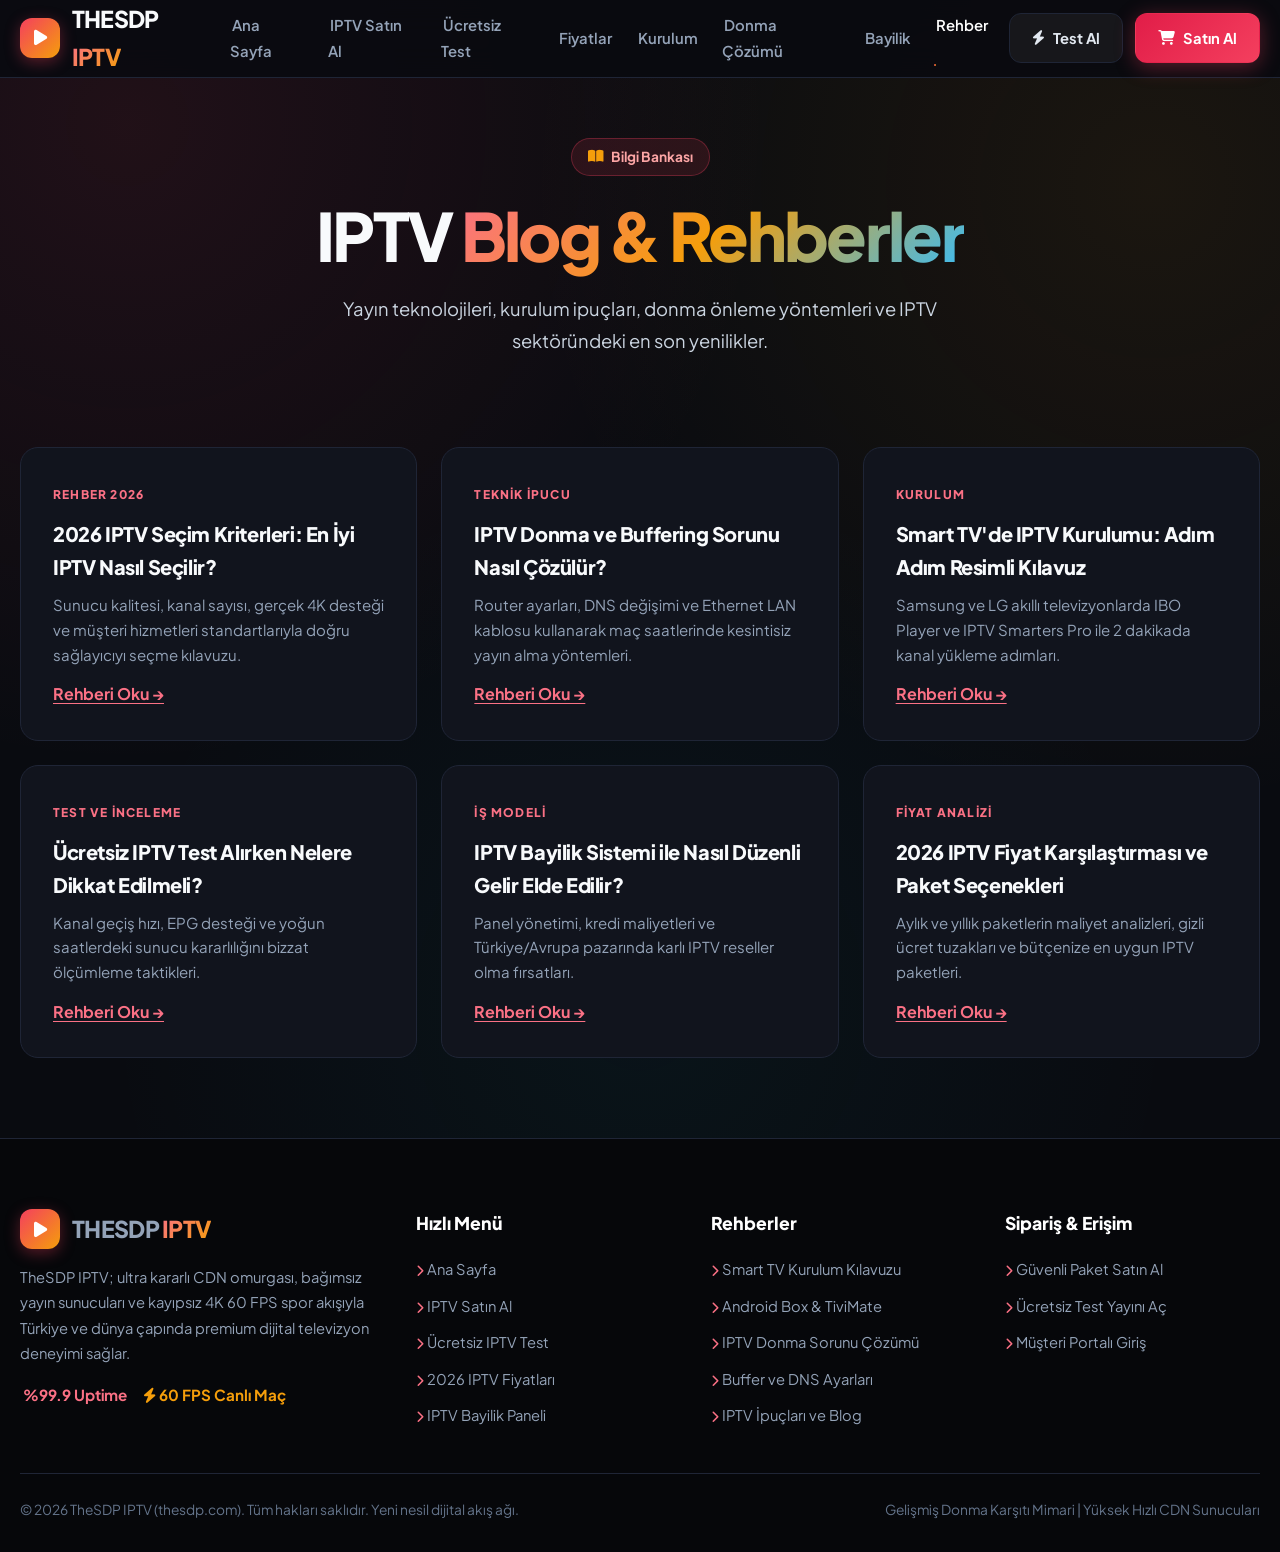
==== blog.html @ 7be8bbdf "Update blog.html" ====
<!DOCTYPE html>
<html lang="tr">
<head>
  <meta charset="UTF-8">
  <meta name="viewport" content="width=device-width, initial-scale=1.0">
  <title>IPTV Rehberi & Blog | 2026 İpuçları | TheSDP IPTV</title>
  <meta name="description" content="IPTV dünyasından en güncel rehberler, donma çözümleri, Smart TV kurulum ipuçları ve 2026 IPTV satın alma önerileri TheSDP IPTV Blog'da.">
  <meta name="keywords" content="iptv blog, thesdp blog, iptv rehberi, 2026 iptv, iptv maç izleme">
  <meta name="robots" content="index, follow, max-image-preview:large, max-snippet:-1">
  <link rel="canonical" href="https://thesdp.com/blog">
  <meta property="og:title" content="IPTV Rehberi & Blog | 2026 İpuçları | TheSDP IPTV">
  <meta property="og:description" content="IPTV dünyasından en güncel rehberler ve ipuçları.">
  <link rel="preconnect" href="https://fonts.googleapis.com">
  <link rel="preconnect" href="https://fonts.gstatic.com" crossorigin>
  <link href="https://fonts.googleapis.com/css2?family=Plus+Jakarta+Sans:wght@400;500;600;700;800;900&display=swap" rel="stylesheet">
  <link rel="stylesheet" href="https://cdnjs.cloudflare.com/ajax/libs/font-awesome/6.5.2/css/all.min.css">
  <link rel="stylesheet" href="/style.css">
<link rel="canonical" href="https://thesdp.com/taraftarium.com/">
<link rel="alternate" hreflang="tr" href="https://iptvkampanya.com/blog.com/" />
<link rel="alternate" hreflang="az" href="https://iptvkampanya.com/blog.com/" />
<link rel="alternate" hreflang="pt" href="https://iptvkampanya.com/blog.com/" />
<link rel="alternate" hreflang="ru" href="https://iptvkampanya.com/blog.com/" />
<link rel="alternate" hreflang="uk" href="https://iptvkampanya.com/blog.com/" />
<link rel="alternate" hreflang="kk" href="https://iptvkampanya.com/blog.com/" />
<link rel="alternate" hreflang="ar" href="https://iptvkampanya.com/blog.com/" />
<link rel="alternate" hreflang="en" href="https://iptvkampanya.com/blog.com/" />
<link rel="alternate" hreflang="es" href="https://iptvkampanya.com/blog.com/" />
<link rel="alternate" hreflang="pl" href="https://iptvkampanya.com/blog.com/" />
<!-- Google tag (gtag.js) -->
<script async src="https://www.googletagmanager.com/gtag/js?id=G-MCZ16BH4PV"></script>
<script>
  window.dataLayer = window.dataLayer || [];
  function gtag(){dataLayer.push(arguments);}
  gtag('js', new Date());

  gtag('config', 'G-MCZ16BH4PV');
</script>
</script>
</head>
<body>
  <header class="site-header">
    <div class="container nav-wrap">
      <a href="/" class="logo" aria-label="TheSDP IPTV Ana Sayfa">
        <div class="logo-badge"><i class="fas fa-play"></i></div>
        <div>THESDP <span>IPTV</span></div>
      </a>
      <ul class="nav-links">
        <li><a href="/" class="">Ana Sayfa</a></li>
        <li><a href="/iptv-satin-al" class="">IPTV Satın Al</a></li>
        <li><a href="/iptv-test" class="">Ücretsiz Test</a></li>
        <li><a href="/iptv-fiyatlari" class="">Fiyatlar</a></li>
        <li><a href="/iptv-kurulumu" class="">Kurulum</a></li>
        <li><a href="/iptv-donma-cozumu" class="">Donma Çözümü</a></li>
        <li><a href="/iptv-bayilik" class="">Bayilik</a></li>
        <li><a href="/blog" class="active">Rehber</a></li>
      </ul>
      <div class="header-actions">
        <a href="/iptv-test" class="btn btn-secondary"><i class="fas fa-bolt"></i> Test Al</a>
        <a href="https://kaliteplayer12.com/iptv-satin-al" class="btn btn-primary"><i class="fas fa-shopping-cart"></i> Satın Al</a>
        <button class="mobile-toggle" id="mobileToggle" aria-label="Menüyü Aç"><i class="fas fa-bars"></i></button>
      </div>
    </div>
  </header>

  <div class="drawer-overlay" id="drawerOverlay"></div>
  <div class="mobile-drawer" id="mobileDrawer">
    <div class="drawer-header">
      <div class="logo">
        <div class="logo-badge"><i class="fas fa-play"></i></div>
        <div>THESDP <span>IPTV</span></div>
      </div>
      <button class="drawer-close" id="drawerClose" aria-label="Menüyü Kapat"><i class="fas fa-times"></i></button>
    </div>
    <ul class="drawer-links">
      <li><a href="/"><i class="fas fa-home"></i> Ana Sayfa</a></li>
      <li><a href="/iptv-satin-al"><i class="fas fa-tv"></i> IPTV Satın Al</a></li>
      <li><a href="/iptv-test"><i class="fas fa-bolt"></i> Ücretsiz Test Yayını</a></li>
      <li><a href="/iptv-fiyatlari"><i class="fas fa-tags"></i> 2026 Paket Fiyatları</a></li>
      <li><a href="/iptv-kurulumu"><i class="fas fa-tools"></i> Cihaz Kurulum Rehberi</a></li>
      <li><a href="/iptv-donma-cozumu"><i class="fas fa-shield-alt"></i> Donma ve Buffer Çözümü</a></li>
      <li><a href="/iptv-bayilik"><i class="fas fa-handshake"></i> Bayilik & Reseller Panel</a></li>
      <li><a href="/blog"><i class="fas fa-book-open"></i> Bilgi Bankası / Blog</a></li>
    </ul>
    <div style="margin-top:30px; display:flex; flex-direction:column; gap:10px;">
      <a href="/iptv-test" class="btn btn-secondary" style="width:100%"><i class="fas fa-bolt"></i> Ücretsiz Test Al</a>
      <a href="https://kaliteplayer12.com/iptv-satin-al" class="btn btn-primary" style="width:100%"><i class="fas fa-shopping-cart"></i> Hemen Satın Al</a>
    </div>
  </div>

  <section class="hero-section" style="padding:60px 0 40px;">
    <div class="container text-center" style="text-align:center;">
      <span class="hero-badge"><i class="fas fa-book-open"></i> Bilgi Bankası</span>
      <h1 class="hero-title">IPTV <span class="gradient-text">Blog & Rehberler</span></h1>
      <p class="hero-lead" style="margin:0 auto 30px;">
        Yayın teknolojileri, kurulum ipuçları, donma önleme yöntemleri ve IPTV sektöründeki en son yenilikler.
      </p>
    </div>
  </section>

  <section style="padding:20px 0 80px;">
    <div class="container">
      <div class="grid-3">
        <div class="feature-card">
          <span class="card-tag">Rehber 2026</span>
          <h3>2026 IPTV Seçim Kriterleri: En İyi IPTV Nasıl Seçilir?</h3>
          <p>Sunucu kalitesi, kanal sayısı, gerçek 4K desteği ve müşteri hizmetleri standartlarıyla doğru sağlayıcıyı seçme kılavuzu.</p>
          <a href="/iptv-satin-al" class="intext-link" style="display:inline-block; margin-top:14px;">Rehberi Oku →</a>
        </div>

        <div class="feature-card">
          <span class="card-tag">Teknik İpucu</span>
          <h3>IPTV Donma ve Buffering Sorunu Nasıl Çözülür?</h3>
          <p>Router ayarları, DNS değişimi ve Ethernet LAN kablosu kullanarak maç saatlerinde kesintisiz yayın alma yöntemleri.</p>
          <a href="/iptv-donma-cozumu" class="intext-link" style="display:inline-block; margin-top:14px;">Rehberi Oku →</a>
        </div>

        <div class="feature-card">
          <span class="card-tag">Kurulum</span>
          <h3>Smart TV'de IPTV Kurulumu: Adım Adım Resimli Kılavuz</h3>
          <p>Samsung ve LG akıllı televizyonlarda IBO Player ve IPTV Smarters Pro ile 2 dakikada kanal yükleme adımları.</p>
          <a href="/iptv-kurulumu" class="intext-link" style="display:inline-block; margin-top:14px;">Rehberi Oku →</a>
        </div>

        <div class="feature-card">
          <span class="card-tag">Test ve İnceleme</span>
          <h3>Ücretsiz IPTV Test Alırken Nelere Dikkat Edilmeli?</h3>
          <p>Kanal geçiş hızı, EPG desteği ve yoğun saatlerdeki sunucu kararlılığını bizzat ölçümleme taktikleri.</p>
          <a href="/iptv-test" class="intext-link" style="display:inline-block; margin-top:14px;">Rehberi Oku →</a>
        </div>

        <div class="feature-card">
          <span class="card-tag">İş Modeli</span>
          <h3>IPTV Bayilik Sistemi ile Nasıl Düzenli Gelir Elde Edilir?</h3>
          <p>Panel yönetimi, kredi maliyetleri ve Türkiye/Avrupa pazarında karlı IPTV reseller olma fırsatları.</p>
          <a href="/iptv-bayilik" class="intext-link" style="display:inline-block; margin-top:14px;">Rehberi Oku →</a>
        </div>

        <div class="feature-card">
          <span class="card-tag">Fiyat Analizi</span>
          <h3>2026 IPTV Fiyat Karşılaştırması ve Paket Seçenekleri</h3>
          <p>Aylık ve yıllık paketlerin maliyet analizleri, gizli ücret tuzakları ve bütçenize en uygun IPTV paketleri.</p>
          <a href="/iptv-fiyatlari" class="intext-link" style="display:inline-block; margin-top:14px;">Rehberi Oku →</a>
        </div>
      </div>
    </div>
  </section>

  <footer class="site-footer">
    <div class="container footer-grid">
      <div class="footer-col">
        <div class="logo" style="margin-bottom:16px;">
          <div class="logo-badge"><i class="fas fa-play"></i></div>
          <div>THESDP <span>IPTV</span></div>
        </div>
        <p style="font-size:0.92rem; color:var(--text-muted); line-height:1.7; margin-bottom:16px;">
          TheSDP IPTV; ultra kararlı CDN omurgası, bağımsız yayın sunucuları ve kayıpsız 4K 60 FPS spor akışıyla Türkiye ve dünya çapında premium dijital televizyon deneyimi sağlar.
        </p>
        <div style="display:flex; gap:16px; font-size:0.95rem; font-weight:700;">
          <span style="color:#fb7185"><i class="fas fa-shield-check"></i> %99.9 Uptime</span>
          <span style="color:#f59e0b"><i class="fas fa-bolt"></i> 60 FPS Canlı Maç</span>
        </div>
      </div>
      <div class="footer-col">
        <h4>Hızlı Menü</h4>
        <ul>
          <li><a href="/"><i class="fas fa-chevron-right" style="font-size:0.75rem; color:#fb7185"></i> Ana Sayfa</a></li>
          <li><a href="/iptv-satin-al"><i class="fas fa-chevron-right" style="font-size:0.75rem; color:#fb7185"></i> IPTV Satın Al</a></li>
          <li><a href="/iptv-test"><i class="fas fa-chevron-right" style="font-size:0.75rem; color:#fb7185"></i> Ücretsiz IPTV Test</a></li>
          <li><a href="/iptv-fiyatlari"><i class="fas fa-chevron-right" style="font-size:0.75rem; color:#fb7185"></i> 2026 IPTV Fiyatları</a></li>
          <li><a href="/iptv-bayilik"><i class="fas fa-chevron-right" style="font-size:0.75rem; color:#fb7185"></i> IPTV Bayilik Paneli</a></li>
        </ul>
      </div>
      <div class="footer-col">
        <h4>Rehberler</h4>
        <ul>
          <li><a href="/iptv-kurulumu"><i class="fas fa-chevron-right" style="font-size:0.75rem; color:#fb7185"></i> Smart TV Kurulum Kılavuzu</a></li>
          <li><a href="/iptv-kurulumu#android"><i class="fas fa-chevron-right" style="font-size:0.75rem; color:#fb7185"></i> Android Box & TiviMate</a></li>
          <li><a href="/iptv-donma-cozumu"><i class="fas fa-chevron-right" style="font-size:0.75rem; color:#fb7185"></i> IPTV Donma Sorunu Çözümü</a></li>
          <li><a href="/iptv-donma-cozumu#buffer"><i class="fas fa-chevron-right" style="font-size:0.75rem; color:#fb7185"></i> Buffer ve DNS Ayarları</a></li>
          <li><a href="/blog"><i class="fas fa-chevron-right" style="font-size:0.75rem; color:#fb7185"></i> IPTV İpuçları ve Blog</a></li>
        </ul>
      </div>
      <div class="footer-col">
        <h4>Sipariş & Erişim</h4>
        <ul>
          <li><a href="https://kaliteplayer12.com/iptv-satin-al"><i class="fas fa-chevron-right" style="font-size:0.75rem; color:#fb7185"></i> Güvenli Paket Satın Al</a></li>
          <li><a href="https://kaliteplayer12.com/iptv-test"><i class="fas fa-chevron-right" style="font-size:0.75rem; color:#fb7185"></i> Ücretsiz Test Yayını Aç</a></li>
          <li><a href="https://kaliteplayer12.com/"><i class="fas fa-chevron-right" style="font-size:0.75rem; color:#fb7185"></i> Müşteri Portalı Giriş</a></li>
        </ul>
      </div>
    </div>
    <div class="container footer-bottom">
      <div>© 2026 TheSDP IPTV (thesdp.com). Tüm hakları saklıdır. Yeni nesil dijital akış ağı.</div>
      <div>Gelişmiş Donma Karşıtı Mimari | Yüksek Hızlı CDN Sunucuları</div>
    </div>
  </footer>
  <script src="/main.js"></script>
</body>
</html>
---- style.css ----
/* TheSDP IPTV - Cyber Crimson & Obsidian Theme */
:root {
  --bg: #090b10;
  --surface: #11141d;
  --surface-hover: #171b26;
  --surface-border: #1f2536;
  --primary: #f43f5e;
  --primary-glow: rgba(244, 63, 94, 0.35);
  --accent: #f59e0b;
  --accent-glow: rgba(245, 158, 11, 0.35);
  --cyan: #06b6d4;
  --emerald: #10b981;
  --text: #f8fafc;
  --text-muted: #94a3b8;
  --text-dim: #64748b;
  --max-w: 1240px;
  --radius: 18px;
  --transition: all 0.25s cubic-bezier(0.4, 0, 0.2, 1);
}

* { box-sizing: border-box; margin: 0; padding: 0; }
html {
  scroll-behavior: smooth;
  font-family: 'Plus Jakarta Sans', system-ui, sans-serif;
  background-color: var(--bg);
  color: var(--text);
  line-height: 1.65;
}
body {
  background: 
    radial-gradient(circle at 10% 8%, rgba(244, 63, 94, 0.10), transparent 35%),
    radial-gradient(circle at 90% 12%, rgba(245, 158, 11, 0.08), transparent 35%),
    radial-gradient(circle at 50% 65%, rgba(6, 182, 212, 0.05), transparent 45%),
    var(--bg);
  min-height: 100vh;
  overflow-x: hidden;
}
a { color: inherit; text-decoration: none; transition: var(--transition); }
img { max-width: 100%; height: auto; }
.container { width: min(var(--max-w), calc(100% - 40px)); margin: 0 auto; }

header.site-header {
  position: sticky; top: 0; z-index: 1000;
  background: rgba(9, 11, 16, 0.90);
  backdrop-filter: blur(16px);
  -webkit-backdrop-filter: blur(16px);
  border-bottom: 1px solid var(--surface-border);
}
.nav-wrap {
  display: flex; align-items: center; justify-content: space-between;
  min-height: 76px; gap: 20px;
}
.logo {
  display: flex; align-items: center; gap: 12px;
  font-size: 1.45rem; font-weight: 900; letter-spacing: -0.03em;
}
.logo-badge {
  width: 40px; height: 40px; border-radius: 12px;
  background: linear-gradient(135deg, var(--primary), var(--accent));
  display: flex; align-items: center; justify-content: center;
  color: #fff; font-size: 1.1rem; box-shadow: 0 4px 15px var(--primary-glow);
}
.logo span {
  background: linear-gradient(135deg, #fb7185, #f59e0b);
  -webkit-background-clip: text; -webkit-text-fill-color: transparent;
}
.nav-links { display: flex; align-items: center; gap: 22px; list-style: none; }
.nav-links a {
  font-size: 0.93rem; font-weight: 600; color: var(--text-muted);
  position: relative; padding: 6px 2px;
}
.nav-links a:hover, .nav-links a.active { color: #fff; }
.nav-links a.active::after {
  content: ''; position: absolute; bottom: 0; left: 0; width: 100%; height: 2px;
  background: linear-gradient(90deg, var(--primary), var(--accent));
  border-radius: 2px;
}
.header-actions { display: flex; align-items: center; gap: 12px; }

.btn {
  display: inline-flex; align-items: center; justify-content: center;
  gap: 8px; padding: 12px 22px; border-radius: 12px;
  font-weight: 700; font-size: 0.92rem; cursor: pointer;
  border: 1px solid transparent; transition: var(--transition);
  text-align: center; white-space: nowrap;
}
.btn-primary {
  background: linear-gradient(135deg, #e11d48, #f43f5e);
  color: #fff; box-shadow: 0 4px 20px var(--primary-glow);
}
.btn-primary:hover {
  transform: translateY(-2px); box-shadow: 0 8px 25px var(--primary-glow);
  filter: brightness(1.1);
}
.btn-amber {
  background: linear-gradient(135deg, #d97706, #f59e0b);
  color: #fff; box-shadow: 0 4px 18px var(--accent-glow);
}
.btn-amber:hover {
  transform: translateY(-2px); box-shadow: 0 8px 22px var(--accent-glow);
  filter: brightness(1.1);
}
.btn-secondary {
  background: rgba(255, 255, 255, 0.05); color: #e2e8f0;
  border: 1px solid var(--surface-border);
}
.btn-secondary:hover {
  background: rgba(255, 255, 255, 0.1);
  border-color: rgba(255, 255, 255, 0.2); transform: translateY(-2px);
}
.btn-outline-primary {
  background: transparent; color: #fb7185;
  border: 1px solid rgba(251, 113, 133, 0.4);
}
.btn-outline-primary:hover {
  background: rgba(244, 63, 94, 0.12); border-color: #f43f5e;
}
.btn-lg { padding: 15px 32px; font-size: 1.05rem; border-radius: 14px; }

.mobile-toggle {
  display: none; background: transparent; border: none;
  color: #fff; font-size: 1.5rem; cursor: pointer; padding: 6px;
}

.hero-section { padding: 85px 0 65px; position: relative; }
.hero-grid { display: grid; grid-template-columns: 1.15fr 0.85fr; gap: 50px; align-items: center; }
.hero-badge {
  display: inline-flex; align-items: center; gap: 8px;
  background: rgba(244, 63, 94, 0.12);
  border: 1px solid rgba(244, 63, 94, 0.3);
  color: #fca5a5; padding: 7px 16px; border-radius: 999px;
  font-size: 0.86rem; font-weight: 700; margin-bottom: 22px;
}
.hero-badge i { color: var(--accent); }

h1.hero-title {
  font-size: clamp(2.4rem, 5.2vw, 4.2rem); font-weight: 900;
  line-height: 1.12; letter-spacing: -0.04em; margin-bottom: 20px;
}
h1.hero-title .gradient-text {
  background: linear-gradient(135deg, #fb7185 0%, #f59e0b 50%, #38bdf8 100%);
  -webkit-background-clip: text; -webkit-text-fill-color: transparent;
}
p.hero-lead {
  font-size: 1.15rem; color: #cbd5e1; line-height: 1.75;
  margin-bottom: 30px; max-width: 650px;
}
.hero-buttons { display: flex; gap: 16px; flex-wrap: wrap; margin-bottom: 35px; }
.hero-stats {
  display: grid; grid-template-columns: repeat(4, 1fr); gap: 15px;
  padding-top: 25px; border-top: 1px solid var(--surface-border);
}
.stat-item h3 { font-size: 1.7rem; font-weight: 900; color: #fff; letter-spacing: -0.02em; }
.stat-item p {
  font-size: 0.82rem; color: var(--text-muted); font-weight: 600;
  text-transform: uppercase; letter-spacing: 0.05em;
}

.hero-card {
  background: linear-gradient(165deg, rgba(24, 28, 42, 0.85), rgba(15, 18, 28, 0.95));
  border: 1px solid var(--surface-border); border-radius: 28px;
  padding: 34px; box-shadow: 0 20px 50px rgba(0, 0, 0, 0.45);
  position: relative; overflow: hidden;
}
.hero-card::before {
  content: ''; position: absolute; top: 0; left: 0; right: 0; height: 2px;
  background: linear-gradient(90deg, var(--primary), var(--accent), var(--cyan));
}
.card-tag {
  display: inline-block; font-size: 0.75rem; font-weight: 800;
  text-transform: uppercase; letter-spacing: 0.1em; color: #fb7185; margin-bottom: 12px;
}
.hero-card h2 { font-size: 1.65rem; font-weight: 800; margin-bottom: 14px; letter-spacing: -0.02em; }
.hero-card p { color: var(--text-muted); font-size: 0.95rem; margin-bottom: 22px; }

.check-list { list-style: none; display: flex; flex-direction: column; gap: 12px; margin-bottom: 24px; }
.check-list li {
  display: flex; align-items: center; gap: 10px;
  font-size: 0.92rem; font-weight: 600; color: #e2e8f0;
}
.check-list li i { color: var(--emerald); font-size: 1rem; }

section { padding: 80px 0; position: relative; }
.section-head { max-width: 780px; margin: 0 auto 50px; text-align: center; }
.eyebrow {
  display: inline-block; font-size: 0.8rem; font-weight: 800;
  text-transform: uppercase; letter-spacing: 0.12em; color: #fb7185; margin-bottom: 10px;
}
h2.section-title {
  font-size: clamp(2rem, 3.8vw, 3rem); font-weight: 900;
  line-height: 1.2; letter-spacing: -0.035em; margin-bottom: 14px;
}
p.section-desc { font-size: 1.05rem; color: var(--text-muted); }

.grid-3 { display: grid; grid-template-columns: repeat(3, 1fr); gap: 24px; }
.grid-4 { display: grid; grid-template-columns: repeat(4, 1fr); gap: 20px; }
.grid-2 { display: grid; grid-template-columns: repeat(2, 1fr); gap: 30px; }

.feature-card {
  background: var(--surface); border: 1px solid var(--surface-border);
  border-radius: var(--radius); padding: 32px; transition: var(--transition);
}
.feature-card:hover {
  background: var(--surface-hover); border-color: rgba(244, 63, 94, 0.35);
  transform: translateY(-4px);
}
.feature-icon {
  width: 54px; height: 54px; border-radius: 14px; display: flex;
  align-items: center; justify-content: center; font-size: 1.4rem; margin-bottom: 20px;
}
.feature-icon.crimson { background: rgba(244, 63, 94, 0.15); color: #f43f5e; }
.feature-icon.amber { background: rgba(245, 158, 11, 0.15); color: #f59e0b; }
.feature-icon.cyan { background: rgba(6, 182, 212, 0.15); color: #06b6d4; }
.feature-icon.emerald { background: rgba(16, 185, 129, 0.15); color: #10b981; }

.feature-card h3 { font-size: 1.25rem; font-weight: 800; margin-bottom: 10px; letter-spacing: -0.02em; }
.feature-card p { color: var(--text-muted); font-size: 0.94rem; line-height: 1.65; }

.intext-link {
  color: #fb7185; font-weight: 700; text-decoration: underline;
  text-underline-offset: 3px; transition: var(--transition);
}
.intext-link:hover { color: #fda4af; text-decoration-color: #f43f5e; }

.pricing-grid {
  display: grid; grid-template-columns: repeat(3, 1fr);
  gap: 26px; align-items: stretch;
}
.price-card {
  background: var(--surface); border: 1px solid var(--surface-border);
  border-radius: 24px; padding: 36px 30px; display: flex;
  flex-direction: column; position: relative; transition: var(--transition);
}
.price-card:hover {
  border-color: rgba(244, 63, 94, 0.4); transform: translateY(-5px);
}
.price-card.featured {
  background: linear-gradient(165deg, rgba(35, 20, 30, 0.95), rgba(18, 14, 22, 0.98));
  border: 2px solid var(--primary);
  box-shadow: 0 15px 45px rgba(244, 63, 94, 0.25); transform: scale(1.03);
}
.price-card.featured:hover { transform: scale(1.03) translateY(-4px); }

.price-badge {
  position: absolute; top: -14px; left: 50%; transform: translateX(-50%);
  background: linear-gradient(90deg, #e11d48, #f59e0b); color: #fff;
  font-size: 0.75rem; font-weight: 900; text-transform: uppercase;
  letter-spacing: 0.1em; padding: 5px 16px; border-radius: 999px;
  box-shadow: 0 4px 12px var(--primary-glow);
}
.price-header h3 { font-size: 1.35rem; font-weight: 800; margin-bottom: 6px; }
.price-header p { color: var(--text-muted); font-size: 0.88rem; }
.price-amount { margin: 24px 0 18px; display: flex; align-items: baseline; gap: 6px; }
.price-amount .currency { font-size: 1.5rem; font-weight: 800; color: #fb7185; }
.price-amount .num { font-size: 3rem; font-weight: 900; letter-spacing: -0.04em; color: #fff; line-height: 1; }
.price-amount .period { font-size: 0.9rem; color: var(--text-dim); }

.price-features {
  list-style: none; display: flex; flex-direction: column;
  gap: 12px; margin-bottom: 28px; flex-grow: 1;
}
.price-features li {
  display: flex; align-items: center; gap: 10px; font-size: 0.92rem; color: #cbd5e1;
}
.price-features li i { color: var(--emerald); font-size: 0.95rem; }

.device-card {
  background: var(--surface); border: 1px solid var(--surface-border);
  border-radius: var(--radius); padding: 26px; transition: var(--transition);
}
.device-card:hover {
  border-color: rgba(244, 63, 94, 0.35); transform: translateY(-3px);
}
.device-card .num {
  font-size: 0.78rem; font-weight: 900; color: #fb7185;
  margin-bottom: 10px; letter-spacing: 0.08em;
}
.device-card h3 { font-size: 1.15rem; font-weight: 800; margin-bottom: 10px; }
.device-card p { font-size: 0.9rem; color: var(--text-muted); line-height: 1.6; }

.faq-wrap { max-width: 860px; margin: 0 auto; display: flex; flex-direction: column; gap: 14px; }
.faq-item {
  background: var(--surface); border: 1px solid var(--surface-border);
  border-radius: 14px; overflow: hidden; transition: var(--transition);
}
.faq-item:hover { border-color: rgba(255, 255, 255, 0.18); }
.faq-question {
  padding: 20px 24px; font-weight: 800; font-size: 1.05rem; cursor: pointer;
  display: flex; justify-content: space-between; align-items: center; user-select: none;
}
.faq-question i { font-size: 0.9rem; color: #fb7185; transition: transform 0.25s ease; }
.faq-item.active .faq-question i { transform: rotate(180deg); }
.faq-answer {
  padding: 0 24px 20px; color: #cbd5e1; font-size: 0.96rem; line-height: 1.7; display: none;
}
.faq-item.active .faq-answer { display: block; }

.article-container { max-width: 880px; margin: 0 auto; }
.article-body h2 {
  font-size: 1.9rem; font-weight: 800; margin: 38px 0 16px;
  letter-spacing: -0.02em; color: #fff;
}
.article-body h3 {
  font-size: 1.35rem; font-weight: 800; margin: 28px 0 12px; color: #fca5a5;
}
.article-body p {
  color: #cbd5e1; font-size: 1.02rem; line-height: 1.8; margin-bottom: 18px;
}
.article-body ul, .article-body ol {
  margin: 16px 0 24px 22px; color: #cbd5e1; line-height: 1.8;
}
.article-body li { margin-bottom: 8px; }

.callout-box {
  background: linear-gradient(145deg, rgba(244, 63, 94, 0.12), rgba(245, 158, 11, 0.10));
  border: 1px solid rgba(251, 113, 133, 0.3); border-radius: 16px;
  padding: 24px; margin: 28px 0;
}
.callout-box h4 { font-size: 1.15rem; font-weight: 800; color: #fb7185; margin-bottom: 8px; }
.callout-box p { margin-bottom: 0; color: #e2e8f0; }

.cta-banner {
  background: linear-gradient(135deg, rgba(225, 29, 72, 0.22), rgba(245, 158, 11, 0.18));
  border: 1px solid rgba(251, 113, 133, 0.3); border-radius: 28px;
  padding: 60px 40px; text-align: center; position: relative; overflow: hidden;
}
.cta-banner h2 {
  font-size: clamp(2rem, 3.5vw, 2.8rem); font-weight: 900;
  margin-bottom: 16px; letter-spacing: -0.03em;
}
.cta-banner p { color: #cbd5e1; font-size: 1.1rem; max-width: 650px; margin: 0 auto 28px; }

footer.site-footer {
  background: #06070a; border-top: 1px solid var(--surface-border);
  padding: 70px 0 30px; color: var(--text-muted);
}
.footer-grid {
  display: grid; grid-template-columns: 1.4fr 1fr 1fr 1fr;
  gap: 40px; margin-bottom: 45px;
}
.footer-col h4 { color: #fff; font-size: 1.1rem; font-weight: 800; margin-bottom: 18px; }
.footer-col ul { list-style: none; display: flex; flex-direction: column; gap: 10px; }
.footer-col ul a { color: var(--text-muted); font-size: 0.92rem; transition: var(--transition); }
.footer-col ul a:hover { color: #fb7185; padding-left: 4px; }
.footer-bottom {
  padding-top: 25px; border-top: 1px solid var(--surface-border);
  display: flex; align-items: center; justify-content: space-between;
  font-size: 0.86rem; color: var(--text-dim);
}

@media (max-width: 1024px) {
  .hero-grid { grid-template-columns: 1fr; }
  .grid-3, .pricing-grid { grid-template-columns: 1fr; }
  .grid-4 { grid-template-columns: repeat(2, 1fr); }
  .footer-grid { grid-template-columns: 1fr 1fr; }
}
@media (max-width: 768px) {
  .nav-links, .header-actions .btn-secondary { display: none; }
  .mobile-toggle { display: block; }
  .hero-section { padding: 50px 0 40px; }
  .hero-stats { grid-template-columns: repeat(2, 1fr); gap: 20px; }
  .grid-4 { grid-template-columns: 1fr; }
  .footer-grid { grid-template-columns: 1fr; }
  .footer-bottom { flex-direction: column; gap: 12px; text-align: center; }
  .price-card.featured { transform: none; }
  .price-card.featured:hover { transform: translateY(-4px); }
}

.mobile-drawer {
  position: fixed; top: 0; right: -100%; width: 82%; max-width: 360px; height: 100vh;
  background: #0d0f17; border-left: 1px solid var(--surface-border);
  z-index: 2000; padding: 30px 24px; display: flex; flex-direction: column;
  transition: right 0.3s ease; box-shadow: -10px 0 30px rgba(0, 0, 0, 0.5);
}
.mobile-drawer.open { right: 0; }
.drawer-overlay {
  position: fixed; top: 0; left: 0; width: 100vw; height: 100vh;
  background: rgba(0, 0, 0, 0.7); backdrop-filter: blur(4px);
  z-index: 1999; display: none;
}
.drawer-overlay.open { display: block; }
.drawer-header { display: flex; align-items: center; justify-content: space-between; margin-bottom: 30px; }
.drawer-close { background: transparent; border: none; color: #fff; font-size: 1.4rem; cursor: pointer; }
.drawer-links { list-style: none; display: flex; flex-direction: column; gap: 18px; }
.drawer-links a { font-size: 1.1rem; font-weight: 700; color: #e2e8f0; }
.drawer-links a:hover { color: #fb7185; }
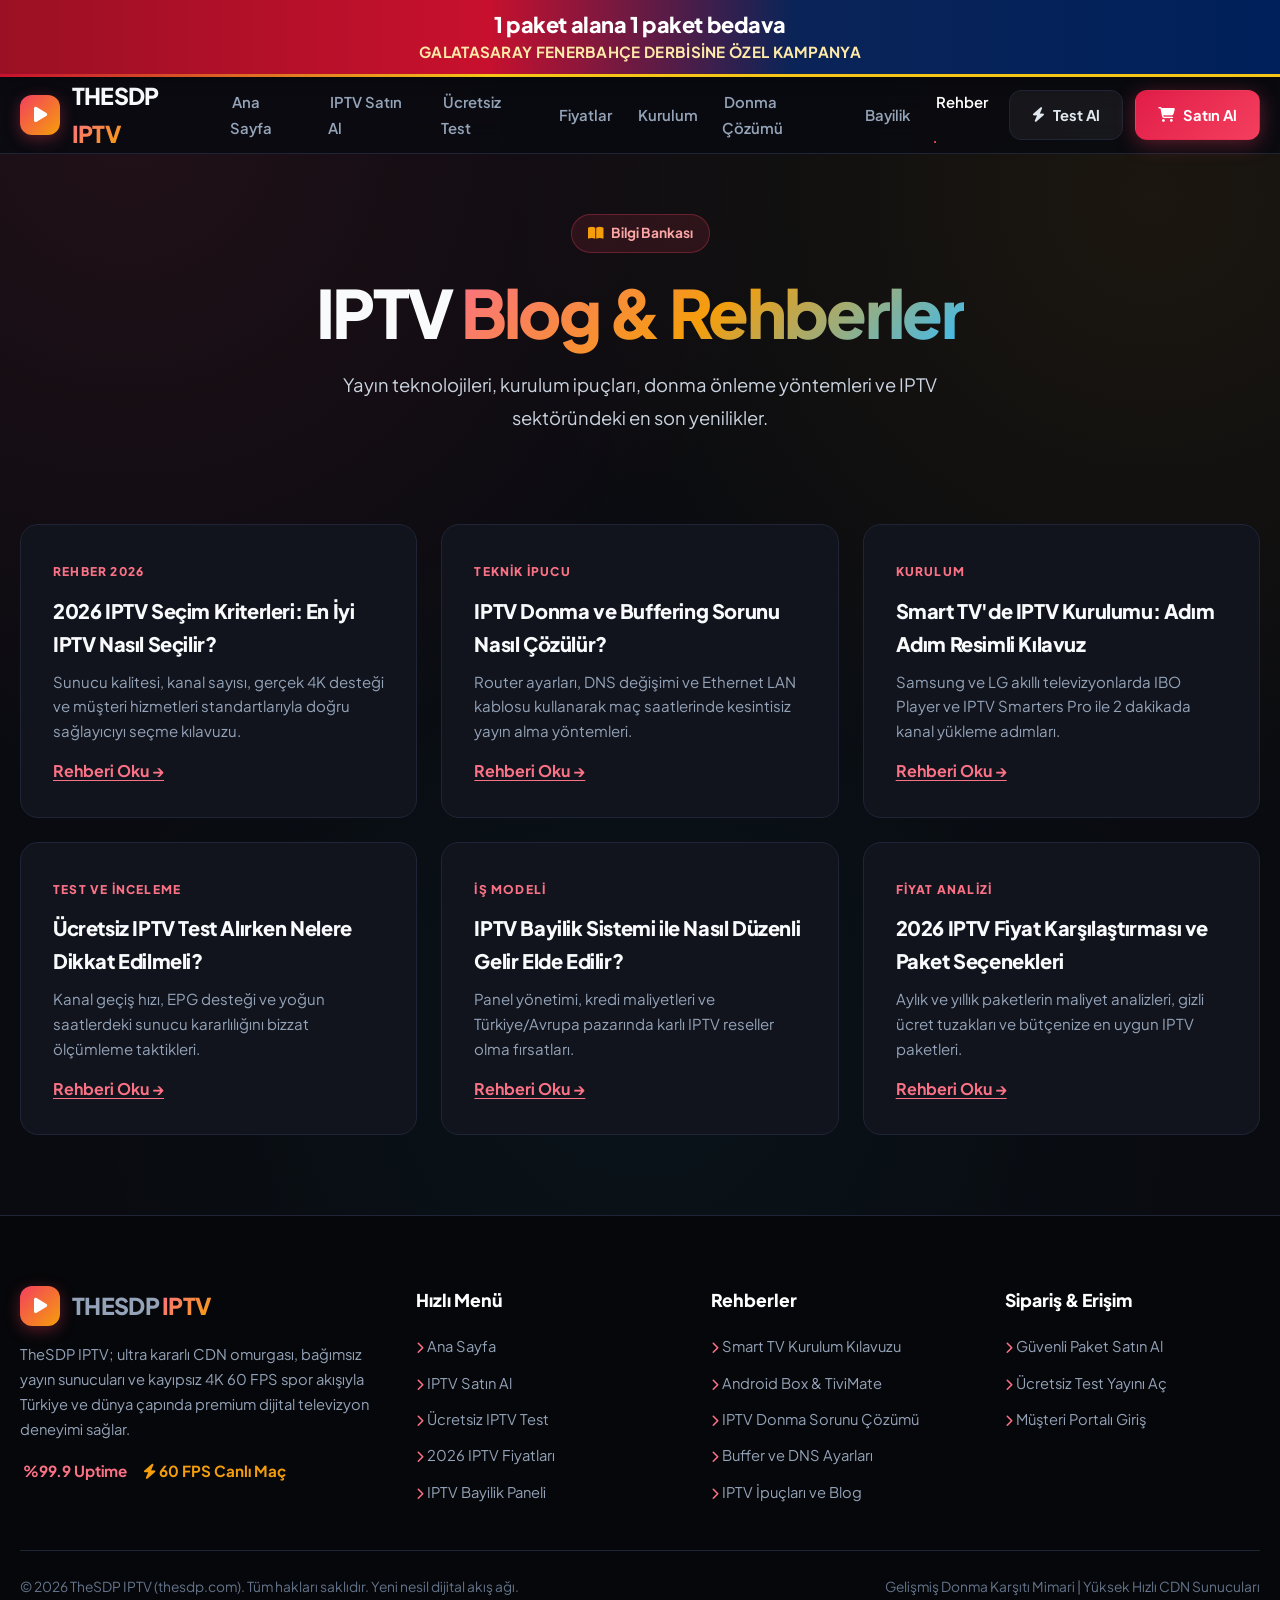
==== commit 85112a33: "Add files via upload" ====
--- a/blog.html
+++ b/blog.html
@@ -15,17 +15,11 @@
   <link href="https://fonts.googleapis.com/css2?family=Plus+Jakarta+Sans:wght@400;500;600;700;800;900&display=swap" rel="stylesheet">
   <link rel="stylesheet" href="https://cdnjs.cloudflare.com/ajax/libs/font-awesome/6.5.2/css/all.min.css">
   <link rel="stylesheet" href="/style.css">
-<link rel="canonical" href="https://thesdp.com/taraftarium.com/">
-<link rel="alternate" hreflang="tr" href="https://iptvkampanya.com/blog.com/" />
-<link rel="alternate" hreflang="az" href="https://iptvkampanya.com/blog.com/" />
-<link rel="alternate" hreflang="pt" href="https://iptvkampanya.com/blog.com/" />
-<link rel="alternate" hreflang="ru" href="https://iptvkampanya.com/blog.com/" />
-<link rel="alternate" hreflang="uk" href="https://iptvkampanya.com/blog.com/" />
-<link rel="alternate" hreflang="kk" href="https://iptvkampanya.com/blog.com/" />
-<link rel="alternate" hreflang="ar" href="https://iptvkampanya.com/blog.com/" />
-<link rel="alternate" hreflang="en" href="https://iptvkampanya.com/blog.com/" />
-<link rel="alternate" hreflang="es" href="https://iptvkampanya.com/blog.com/" />
-<link rel="alternate" hreflang="pl" href="https://iptvkampanya.com/blog.com/" />
+<link rel="canonical" href="https://thesdp.com/blog.com/">
+<link rel="icon" type="image/png" sizes="32x32" href="/favicon-32x32.png">
+<link rel="icon" type="image/png" sizes="16x16" href="/favicon-16x16.png">
+<link rel="apple-touch-icon" sizes="180x180" href="/apple-touch-icon.png">
+<link rel="shortcut icon" href="/favicon.ico">
 <!-- Google tag (gtag.js) -->
 <script async src="https://www.googletagmanager.com/gtag/js?id=G-MCZ16BH4PV"></script>
 <script>
@@ -38,6 +32,10 @@
 </script>
 </head>
 <body>
+  <a class="derby-kampanya" href="/iptv-satin-al">
+    <p class="derby-kampanya-teklif">1 paket alana 1 paket bedava</p>
+    <p class="derby-kampanya-ad">Galatasaray Fenerbahçe Derbisine Özel Kampanya</p>
+  </a>
   <header class="site-header">
     <div class="container nav-wrap">
       <a href="/" class="logo" aria-label="TheSDP IPTV Ana Sayfa">
--- a/style.css
+++ b/style.css
@@ -39,6 +39,59 @@
 img { max-width: 100%; height: auto; }
 .container { width: min(var(--max-w), calc(100% - 40px)); margin: 0 auto; }
 
+.derby-kampanya {
+  position: relative;
+  z-index: 1100;
+  display: flex;
+  flex-direction: column;
+  align-items: center;
+  justify-content: center;
+  gap: 6px;
+  width: 100%;
+  padding: 10px 16px 13px;
+  text-align: center;
+  text-decoration: none;
+  color: #fff;
+  background: linear-gradient(90deg, #9b1024 0%, #c8102e 38%, #0a2458 62%, #00205b 100%);
+  box-shadow: 0 2px 14px rgba(0, 0, 0, 0.35);
+}
+.derby-kampanya::after {
+  content: "";
+  position: absolute;
+  left: 0;
+  right: 0;
+  bottom: 0;
+  height: 3px;
+  background: linear-gradient(90deg, #c8102e 0%, #f5c518 38%, #f5c518 62%, #f5c518 100%);
+}
+.derby-kampanya-teklif,
+.derby-kampanya-ad {
+  margin: 0;
+  max-width: 100%;
+}
+.derby-kampanya-teklif {
+  font-size: clamp(1rem, 2.8vw, 1.35rem);
+  font-weight: 900;
+  line-height: 1.2;
+  letter-spacing: -0.02em;
+  color: #fff;
+}
+.derby-kampanya-ad {
+  font-size: clamp(0.72rem, 2.1vw, 0.95rem);
+  font-weight: 700;
+  line-height: 1.3;
+  letter-spacing: 0.02em;
+  text-transform: uppercase;
+  color: #ffe9a8;
+}
+@media (min-width: 768px) {
+  .derby-kampanya { padding: 12px 24px 15px; gap: 4px; }
+}
+@media (max-width: 480px) {
+  .derby-kampanya { padding: 8px 12px 11px; gap: 4px; }
+  .derby-kampanya-ad { letter-spacing: 0; }
+}
+
 header.site-header {
   position: sticky; top: 0; z-index: 1000;
   background: rgba(9, 11, 16, 0.90);
@@ -116,6 +169,7 @@
   background: rgba(244, 63, 94, 0.12); border-color: #f43f5e;
 }
 .btn-lg { padding: 15px 32px; font-size: 1.05rem; border-radius: 14px; }
+.test-cta { display: flex; justify-content: center; gap: 16px; flex-wrap: wrap; }
 
 .mobile-toggle {
   display: none; background: transparent; border: none;
@@ -137,6 +191,7 @@
   font-size: clamp(2.4rem, 5.2vw, 4.2rem); font-weight: 900;
   line-height: 1.12; letter-spacing: -0.04em; margin-bottom: 20px;
 }
+.hero-updated { margin: -8px 0 18px; color: #94a3b8; font-size: 0.92rem; font-weight: 700; }
 h1.hero-title .gradient-text {
   background: linear-gradient(135deg, #fb7185 0%, #f59e0b 50%, #38bdf8 100%);
   -webkit-background-clip: text; -webkit-text-fill-color: transparent;
@@ -193,12 +248,42 @@
 p.section-desc { font-size: 1.05rem; color: var(--text-muted); }
 
 .grid-3 { display: grid; grid-template-columns: repeat(3, 1fr); gap: 24px; }
+.review-grid { display: grid; grid-template-columns: repeat(3, 1fr); gap: 22px; }
+.review-card {
+  background: var(--surface); border: 1px solid var(--surface-border);
+  border-radius: var(--radius); padding: 28px 26px 22px;
+  display: flex; flex-direction: column; gap: 14px; transition: var(--transition);
+}
+.review-card:hover {
+  background: var(--surface-hover); border-color: rgba(244, 63, 94, 0.35);
+  transform: translateY(-4px);
+}
+.review-stars { color: #f59e0b; letter-spacing: 2px; font-size: 0.95rem; }
+.review-card p { color: #cbd5e1; font-size: 0.96rem; line-height: 1.7; margin: 0; flex-grow: 1; }
+.review-person {
+  display: flex; align-items: center; gap: 12px;
+  padding-top: 14px; border-top: 1px solid var(--surface-border);
+}
+.review-avatar {
+  width: 42px; height: 42px; border-radius: 12px; flex-shrink: 0;
+  display: flex; align-items: center; justify-content: center;
+  font-weight: 800; color: #fff;
+  background: linear-gradient(135deg, #e11d48, #f59e0b);
+}
+.review-person strong { display: block; color: #fff; font-size: 0.95rem; line-height: 1.3; }
+.review-person span { color: var(--text-muted); font-size: 0.82rem; font-weight: 600; }
 .grid-4 { display: grid; grid-template-columns: repeat(4, 1fr); gap: 20px; }
 .grid-2 { display: grid; grid-template-columns: repeat(2, 1fr); gap: 30px; }
 
 .feature-card {
   background: var(--surface); border: 1px solid var(--surface-border);
   border-radius: var(--radius); padding: 32px; transition: var(--transition);
+  overflow: hidden;
+}
+.feature-card .card-photo,
+.device-card .card-photo {
+  display: block; width: calc(100% + 64px); max-width: none;
+  height: 168px; object-fit: cover; margin: -32px -32px 20px;
 }
 .feature-card:hover {
   background: var(--surface-hover); border-color: rgba(244, 63, 94, 0.35);
@@ -267,6 +352,10 @@
 .device-card {
   background: var(--surface); border: 1px solid var(--surface-border);
   border-radius: var(--radius); padding: 26px; transition: var(--transition);
+  overflow: hidden;
+}
+.device-card .card-photo {
+  width: calc(100% + 52px); height: 140px; margin: -26px -26px 16px;
 }
 .device-card:hover {
   border-color: rgba(244, 63, 94, 0.35); transform: translateY(-3px);
@@ -351,19 +440,65 @@
 @media (max-width: 1024px) {
   .hero-grid { grid-template-columns: 1fr; }
   .grid-3, .pricing-grid { grid-template-columns: 1fr; }
+  .review-grid { grid-template-columns: 1fr 1fr; }
   .grid-4 { grid-template-columns: repeat(2, 1fr); }
   .footer-grid { grid-template-columns: 1fr 1fr; }
 }
 @media (max-width: 768px) {
   .nav-links, .header-actions .btn-secondary { display: none; }
+  .test-cta { flex-direction: column; align-items: stretch; }
+  .test-cta .btn { width: 100%; white-space: normal; }
   .mobile-toggle { display: block; }
   .hero-section { padding: 50px 0 40px; }
   .hero-stats { grid-template-columns: repeat(2, 1fr); gap: 20px; }
-  .grid-4 { grid-template-columns: 1fr; }
+  .grid-4, .review-grid { grid-template-columns: 1fr; }
   .footer-grid { grid-template-columns: 1fr; }
   .footer-bottom { flex-direction: column; gap: 12px; text-align: center; }
   .price-card.featured { transform: none; }
   .price-card.featured:hover { transform: translateY(-4px); }
+}
+
+.hero-stage { position: relative; height: 380vh; }
+.hero-sticky {
+  position: sticky; top: 76px; height: calc(100vh - 76px); overflow: hidden;
+  display: flex; align-items: center;
+}
+.hero-bgs, .hero-bgs img, .hero-dim { position: absolute; inset: 0; }
+.hero-bgs img {
+  width: 100%; height: 100%; object-fit: cover;
+  opacity: 0; transition: opacity 0.45s ease;
+}
+.hero-bgs img.on { opacity: 1; }
+.hero-dim {
+  background: linear-gradient(90deg, rgba(9, 11, 16, 0.9) 0%, rgba(9, 11, 16, 0.62) 40%, rgba(9, 11, 16, 0.28) 100%);
+  z-index: 1;
+}
+.hero-sticky .hero-section { position: relative; z-index: 2; padding: 28px 0; width: 100%; }
+.hero-sticky .hero-card { background: transparent; border: none; box-shadow: none; padding: 8px 0 0; }
+.hero-sticky .hero-card::before { display: none; }
+.shot-count {
+  color: #fb7185; font-size: 0.78rem; font-weight: 800; letter-spacing: 0.12em;
+}
+.shot-rail { list-style: none; display: flex; flex-direction: column; margin: 0 0 18px; }
+.shot-rail button {
+  width: 100%; text-align: left; background: transparent; border: none;
+  border-top: 1px solid rgba(255, 255, 255, 0.12);
+  color: rgba(226, 232, 240, 0.55); font: inherit; font-weight: 700; font-size: 0.92rem;
+  padding: 11px 0; cursor: pointer; display: flex; gap: 10px; align-items: flex-start;
+}
+.shot-rail li:last-child button { border-bottom: 1px solid rgba(255, 255, 255, 0.12); }
+.shot-rail button i { color: #10b981; margin-top: 3px; }
+.shot-rail button.on { color: #fff; }
+.shot-rail button.on i { color: #f43f5e; }
+@media (max-width: 768px) {
+  .hero-stage { height: auto; }
+  .hero-sticky {
+    position: relative; top: auto; height: auto; min-height: 0;
+    overflow: visible; display: block;
+  }
+  .hero-dim {
+    background: linear-gradient(180deg, rgba(9, 11, 16, 0.92) 0%, rgba(9, 11, 16, 0.86) 100%);
+  }
 }
 
 .mobile-drawer {
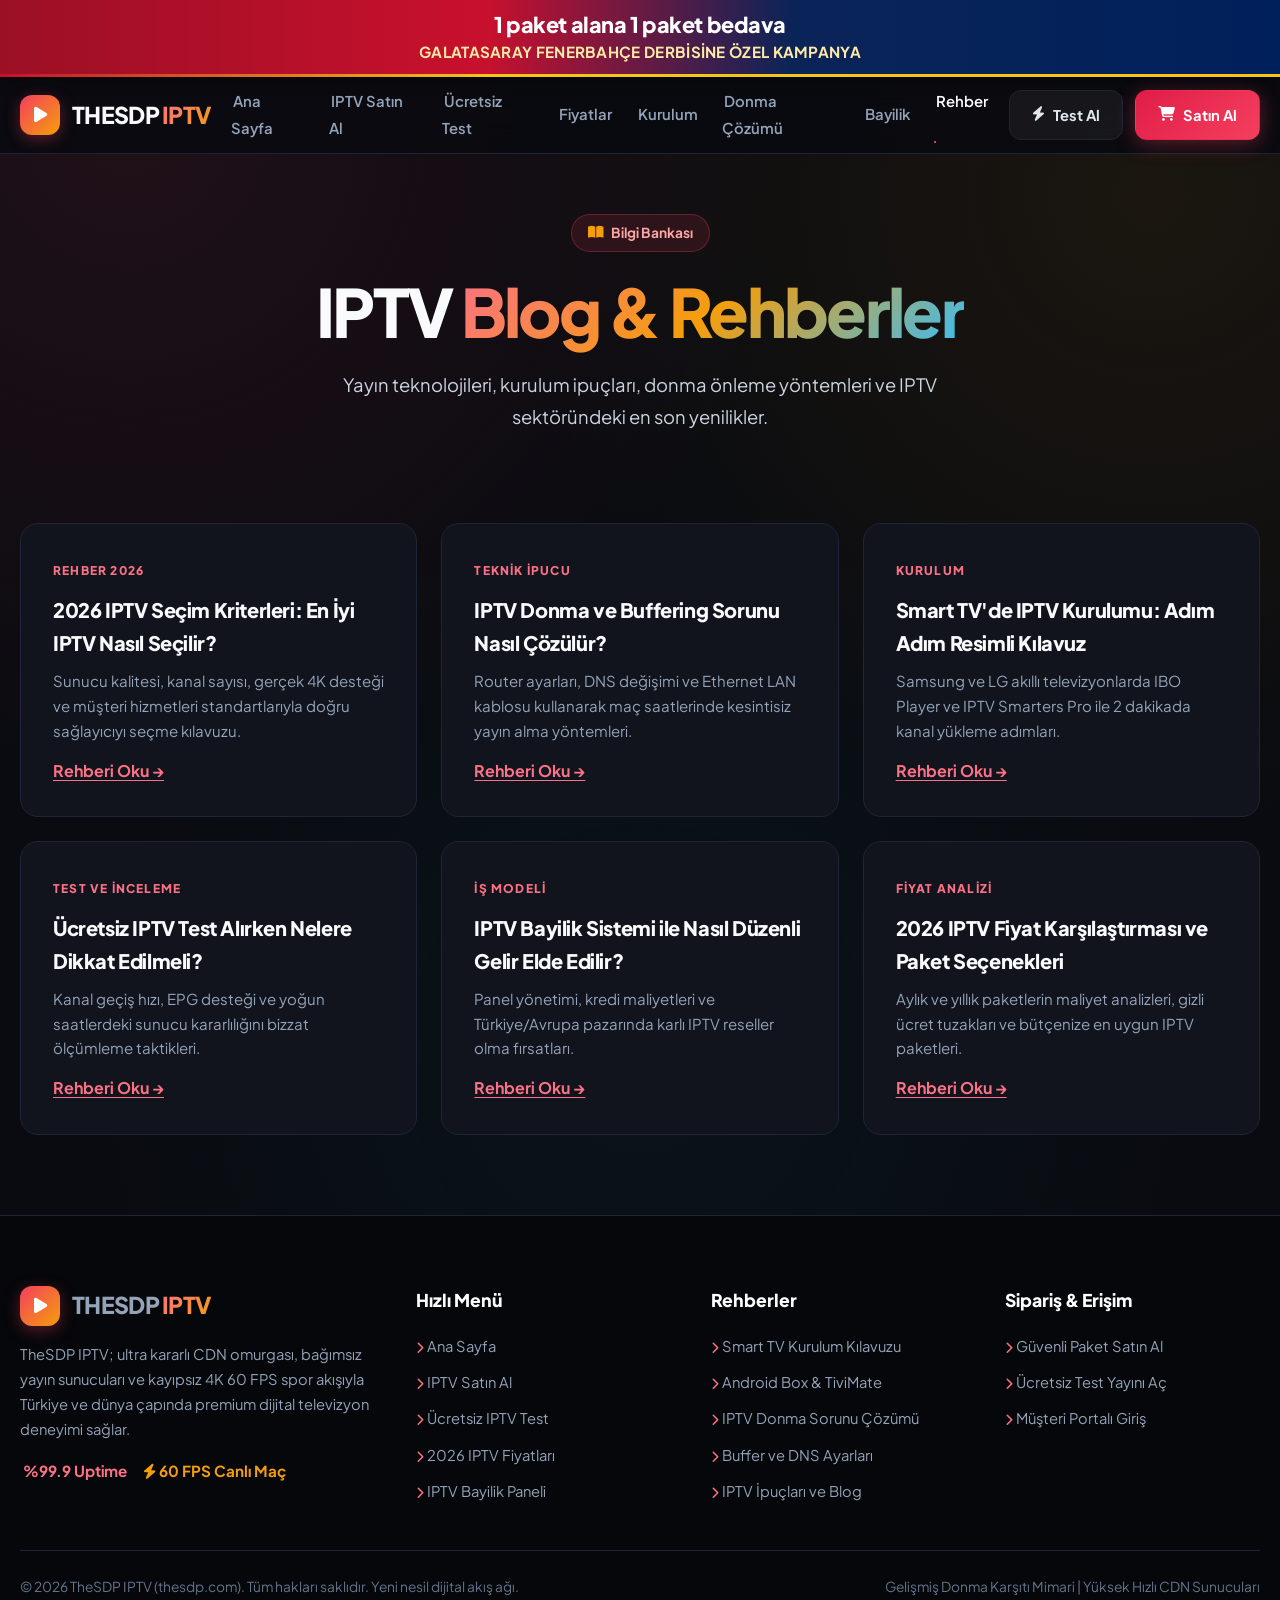
==== commit 937b7910: "Add files via upload" ====
--- a/blog.html
+++ b/blog.html
@@ -14,7 +14,7 @@
   <link rel="preconnect" href="https://fonts.gstatic.com" crossorigin>
   <link href="https://fonts.googleapis.com/css2?family=Plus+Jakarta+Sans:wght@400;500;600;700;800;900&display=swap" rel="stylesheet">
   <link rel="stylesheet" href="https://cdnjs.cloudflare.com/ajax/libs/font-awesome/6.5.2/css/all.min.css">
-  <link rel="stylesheet" href="/style.css">
+  <link rel="stylesheet" href="/style.css?v=20261026">
 <link rel="canonical" href="https://thesdp.com/blog.com/">
 <link rel="icon" type="image/png" sizes="32x32" href="/favicon-32x32.png">
 <link rel="icon" type="image/png" sizes="16x16" href="/favicon-16x16.png">
--- a/style.css
+++ b/style.css
@@ -106,6 +106,7 @@
 .logo {
   display: flex; align-items: center; gap: 12px;
   font-size: 1.45rem; font-weight: 900; letter-spacing: -0.03em;
+  white-space: nowrap; flex-shrink: 0;
 }
 .logo-badge {
   width: 40px; height: 40px; border-radius: 12px;
@@ -443,6 +444,16 @@
   .review-grid { grid-template-columns: 1fr 1fr; }
   .grid-4 { grid-template-columns: repeat(2, 1fr); }
   .footer-grid { grid-template-columns: 1fr 1fr; }
+}
+@media (max-width: 480px) {
+  .container { width: min(var(--max-w), calc(100% - 16px)); }
+  .nav-wrap { min-height: 58px; gap: 8px; }
+  .logo { font-size: 1rem; gap: 8px; }
+  .logo-badge { width: 32px; height: 32px; font-size: 0.9rem; }
+  .header-actions { gap: 6px; }
+  .header-actions .btn { padding: 8px 10px; font-size: 0.78rem; }
+  .mobile-toggle { font-size: 1.2rem; padding: 4px; }
+  .derby-kampanya-ad { letter-spacing: 0; font-size: 0.68rem; }
 }
 @media (max-width: 768px) {
   .nav-links, .header-actions .btn-secondary { display: none; }
